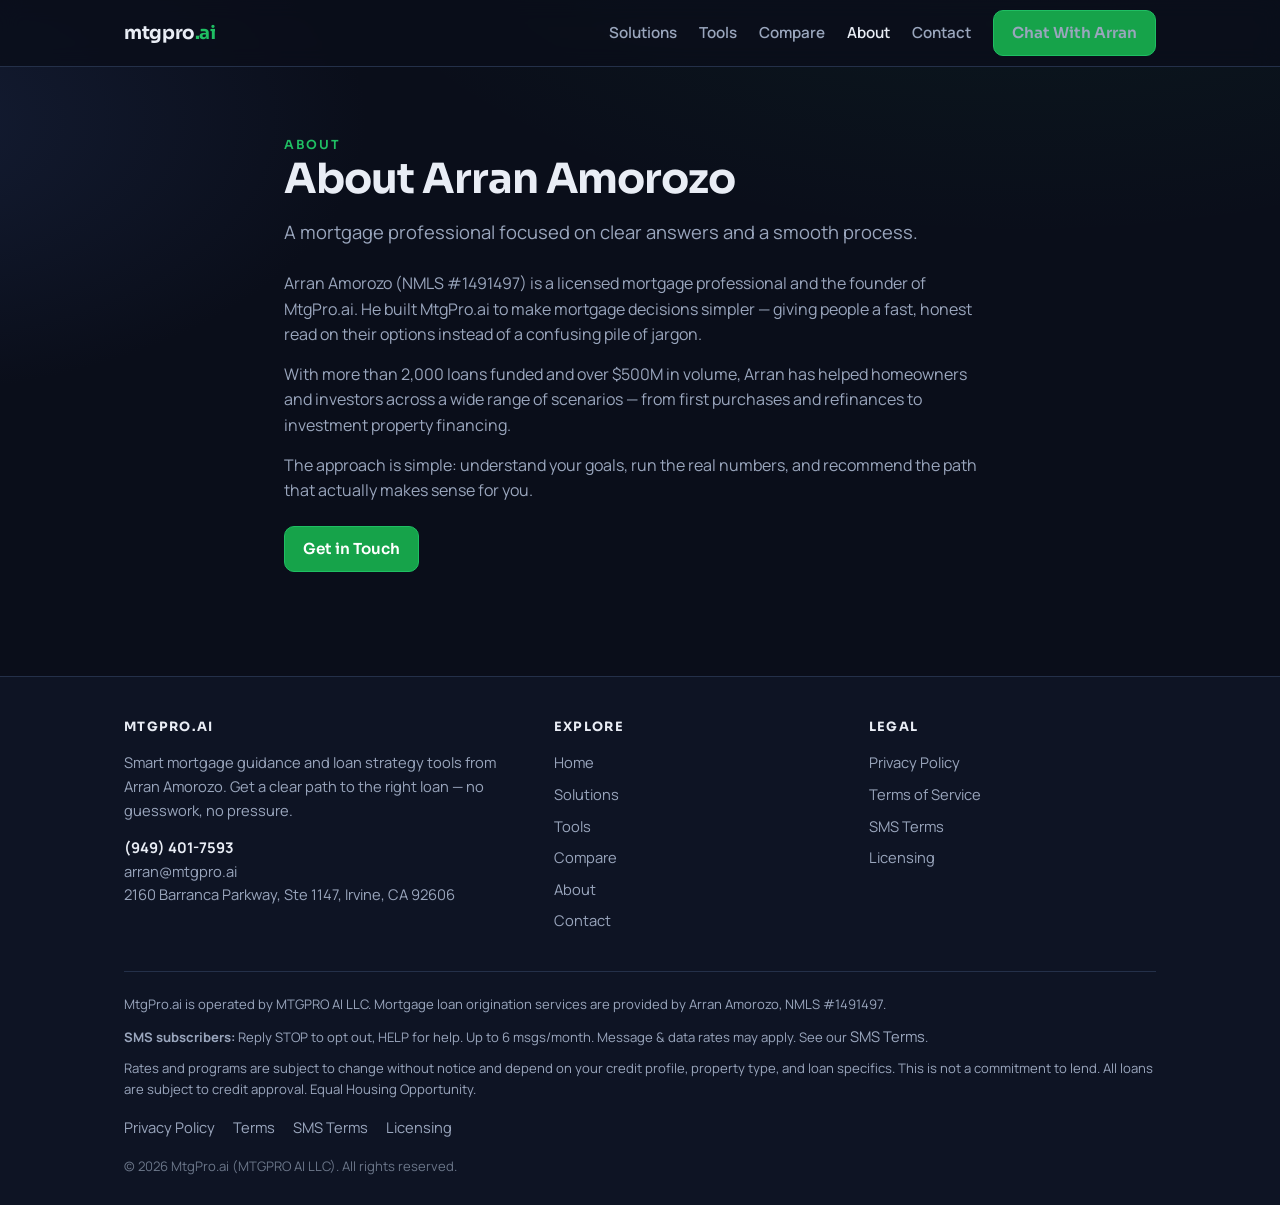
==== about.html @ 5b4d0ce7 "A2P approval microsite for MtgPro.ai (MTGPRO AI LLC) — standalone, temporary" ====
<!DOCTYPE html>
<html lang="en">
<head>
<meta charset="utf-8">
<meta name="viewport" content="width=device-width, initial-scale=1">
<title>About Arran Amorozo | MtgPro.ai</title>
<meta name="description" content="MtgPro.ai — smart mortgage guidance from Arran Amorozo. Purchase, refinance, and loan strategy tools.">
<link rel="preconnect" href="https://fonts.googleapis.com">
<link rel="preconnect" href="https://fonts.gstatic.com" crossorigin>
<link href="https://fonts.googleapis.com/css2?family=Sora:wght@400;600;700&family=Manrope:wght@400;500;600;700&display=swap" rel="stylesheet">
<link rel="stylesheet" href="styles.css">
</head>
<body>
<header class="site">
  <div class="wrap nav">
    <a class="brand" href="index.html">mtgpro<span>.ai</span></a>
    <nav class="links">
      <a href="solutions.html">Solutions</a><a href="tools.html">Tools</a><a href="compare.html">Compare</a><a href="about.html" class="active">About</a><a href="contact.html">Contact</a>
      <a class="btn" href="contact.html">Chat With Arran</a>
    </nav>
  </div>
</header>

<section>
  <div class="wrap" style="max-width:760px;">
    <span class="eyebrow">About</span>
    <h1 style="font-size:clamp(1.9rem,4vw,2.6rem);">About Arran Amorozo</h1>
    <p class="lead" style="margin-top:16px;">A mortgage professional focused on clear answers and a smooth process.</p>
    <p style="margin-top:24px;">Arran Amorozo (NMLS #1491497) is a licensed mortgage professional and the founder of MtgPro.ai. He built MtgPro.ai to make mortgage decisions simpler — giving people a fast, honest read on their options instead of a confusing pile of jargon.</p>
    <p>With more than 2,000 loans funded and over $500M in volume, Arran has helped homeowners and investors across a wide range of scenarios — from first purchases and refinances to investment property financing.</p>
    <p>The approach is simple: understand your goals, run the real numbers, and recommend the path that actually makes sense for you.</p>
    <p style="margin-top:22px;"><a class="btn" href="contact.html">Get in Touch</a></p>
  </div>
</section>

<footer class="site">
  <div class="wrap">
    <div class="cols">
      <div>
        <h4>MtgPro.ai</h4>
        <p style="font-size:.92rem;">Smart mortgage guidance and loan strategy tools from Arran Amorozo. Get a clear path to the right loan — no guesswork, no pressure.</p>
        <p style="margin-top:14px;font-size:.92rem;"><strong style="color:var(--text)">(949) 401-7593</strong><br>arran@mtgpro.ai<br>2160 Barranca Parkway, Ste 1147, Irvine, CA 92606</p>
      </div>
      <div>
        <h4>Explore</h4>
        <ul>
          <li><a href="index.html">Home</a></li>
          <li><a href="solutions.html">Solutions</a></li>
          <li><a href="tools.html">Tools</a></li>
          <li><a href="compare.html">Compare</a></li>
          <li><a href="about.html">About</a></li>
          <li><a href="contact.html">Contact</a></li>
        </ul>
      </div>
      <div>
        <h4>Legal</h4>
        <ul>
          <li><a href="privacy.html">Privacy Policy</a></li>
          <li><a href="terms.html">Terms of Service</a></li>
          <li><a href="sms-terms.html">SMS Terms</a></li>
          <li><a href="licensing.html">Licensing</a></li>
        </ul>
      </div>
    </div>
    <div class="disclaimer">
      <p>MtgPro.ai is operated by MTGPRO AI LLC. Mortgage loan origination services are provided by Arran Amorozo, NMLS #1491497.</p>
      <p><strong>SMS subscribers:</strong> Reply STOP to opt out, HELP for help. Up to 6 msgs/month. Message &amp; data rates may apply. See our <a href="sms-terms.html">SMS Terms</a>.</p>
      <p>Rates and programs are subject to change without notice and depend on your credit profile, property type, and loan specifics. This is not a commitment to lend. All loans are subject to credit approval. Equal Housing Opportunity.</p>
      <div class="legal-links">
        <a href="privacy.html">Privacy Policy</a>
        <a href="terms.html">Terms</a>
        <a href="sms-terms.html">SMS Terms</a>
        <a href="licensing.html">Licensing</a>
      </div>
      <p class="copy">© 2026 MtgPro.ai (MTGPRO AI LLC). All rights reserved.</p>
    </div>
  </div>
</footer>
</body>
</html>
---- styles.css ----
/* ===========================================================
   MtgPro.ai — /arran  | Shared stylesheet (A2P approval site)
   Dark navy + green accent. Self-contained, no frameworks.
   =========================================================== */

:root {
  --bg:        #0a0e1a;
  --bg-2:      #0e1424;
  --surface:   #131a2c;
  --surface-2: #182142;
  --border:    #243049;
  --text:      #e9edf5;
  --muted:     #9aa6bd;
  --faint:     #6b7689;
  --accent:    #16a34a;   /* green CTA, matches site */
  --accent-2:  #1fbf63;
  --navy:      #1b2746;
  --radius:    14px;
  --maxw:      1080px;
  --font-head: "Sora", system-ui, sans-serif;
  --font-body: "Manrope", system-ui, sans-serif;
}

* { box-sizing: border-box; margin: 0; padding: 0; }

html { scroll-behavior: smooth; }

body {
  font-family: var(--font-body);
  background:
    radial-gradient(1200px 600px at 80% -10%, rgba(31,191,99,0.07), transparent 60%),
    radial-gradient(900px 500px at -10% 10%, rgba(27,39,70,0.6), transparent 55%),
    var(--bg);
  color: var(--text);
  line-height: 1.6;
  -webkit-font-smoothing: antialiased;
}

.wrap { max-width: var(--maxw); margin: 0 auto; padding: 0 24px; }

a { color: var(--accent-2); text-decoration: none; }
a:hover { text-decoration: underline; }

/* ---------- Header / nav ---------- */
header.site {
  position: sticky; top: 0; z-index: 50;
  background: rgba(10,14,26,0.82);
  backdrop-filter: blur(10px);
  border-bottom: 1px solid var(--border);
}
.nav {
  display: flex; align-items: center; gap: 28px;
  height: 66px;
}
.brand {
  font-family: var(--font-head);
  font-weight: 700; font-size: 1.15rem;
  color: var(--text); letter-spacing: -0.02em;
}
.brand span { color: var(--accent-2); }
.nav .links { display: flex; gap: 22px; margin-left: auto; align-items: center; }
.nav .links a { color: var(--muted); font-weight: 600; font-size: 0.95rem; }
.nav .links a:hover, .nav .links a.active { color: var(--text); text-decoration: none; }
.btn {
  display: inline-block; font-family: var(--font-head);
  font-weight: 600; font-size: 0.95rem;
  background: var(--accent); color: #fff;
  padding: 10px 18px; border-radius: 10px;
  border: 1px solid var(--accent-2);
  transition: transform .12s ease, background .12s ease;
}
.btn:hover { background: var(--accent-2); text-decoration: none; transform: translateY(-1px); }
.btn.ghost { background: transparent; color: var(--text); border: 1px solid var(--border); }
.btn.ghost:hover { background: var(--surface-2); }

/* ---------- Sections ---------- */
section { padding: 64px 0; }
.eyebrow {
  font-family: var(--font-head); text-transform: uppercase;
  letter-spacing: 0.14em; font-size: 0.78rem; font-weight: 600;
  color: var(--accent-2); margin-bottom: 12px;
}
h1 { font-family: var(--font-head); font-weight: 700; font-size: clamp(2.1rem, 5vw, 3.2rem); line-height: 1.08; letter-spacing: -0.025em; }
h2 { font-family: var(--font-head); font-weight: 700; font-size: clamp(1.5rem, 3.2vw, 2.1rem); letter-spacing: -0.02em; margin-bottom: 14px; }
h3 { font-family: var(--font-head); font-weight: 600; font-size: 1.15rem; margin-bottom: 8px; }
p.lead { font-size: 1.15rem; color: var(--muted); max-width: 640px; }
p { color: var(--muted); }
p + p { margin-top: 14px; }

/* ---------- Hero ---------- */
.hero { padding: 88px 0 64px; }
.pill {
  display: inline-flex; align-items: center; gap: 8px;
  background: var(--surface); border: 1px solid var(--border);
  color: var(--muted); font-size: 0.85rem; font-weight: 600;
  padding: 6px 14px; border-radius: 999px; margin-bottom: 22px;
}
.pill .dot { width: 8px; height: 8px; border-radius: 50%; background: var(--accent-2); }
.hero .cta-row { display: flex; gap: 14px; margin-top: 30px; flex-wrap: wrap; }

/* ---------- Stat strip ---------- */
.stats { display: grid; grid-template-columns: repeat(4, 1fr); gap: 16px; margin-top: 48px; }
.stat { background: var(--surface); border: 1px solid var(--border); border-radius: var(--radius); padding: 22px; text-align: center; }
.stat .n { font-family: var(--font-head); font-size: 1.6rem; font-weight: 700; color: var(--text); }
.stat .l { font-size: 0.85rem; color: var(--muted); margin-top: 4px; }

/* ---------- Cards ---------- */
.grid { display: grid; gap: 20px; }
.grid.two { grid-template-columns: 1fr 1fr; }
.grid.three { grid-template-columns: repeat(3, 1fr); }
.card {
  background: var(--surface); border: 1px solid var(--border);
  border-radius: var(--radius); padding: 28px;
}
.card h3 { color: var(--text); }
.card p { font-size: 0.98rem; }
.card .tag { font-family: var(--font-head); font-size: 0.72rem; font-weight: 600; text-transform: uppercase; letter-spacing: 0.1em; color: var(--accent-2); }

/* ---------- Compare table ---------- */
table.cmp { width: 100%; border-collapse: collapse; background: var(--surface); border: 1px solid var(--border); border-radius: var(--radius); overflow: hidden; }
table.cmp th, table.cmp td { padding: 16px 18px; text-align: left; border-bottom: 1px solid var(--border); font-size: 0.97rem; }
table.cmp thead th { font-family: var(--font-head); background: var(--surface-2); color: var(--text); font-size: 0.9rem; }
table.cmp td { color: var(--muted); }
table.cmp td:first-child { color: var(--text); font-weight: 600; }
table.cmp tr:last-child td { border-bottom: none; }

/* ---------- Contact / chat ---------- */
.contact-grid { display: grid; grid-template-columns: 1.1fr 0.9fr; gap: 24px; align-items: start; }
.info-row { display: flex; gap: 14px; align-items: flex-start; padding: 16px 0; border-bottom: 1px solid var(--border); }
.info-row:last-child { border-bottom: none; }
.info-row .ic { width: 38px; height: 38px; flex: none; border-radius: 10px; background: var(--surface-2); display: grid; place-items: center; color: var(--accent-2); font-size: 1.1rem; }
.info-row .k { font-size: 0.8rem; color: var(--faint); text-transform: uppercase; letter-spacing: 0.08em; }
.info-row .v { color: var(--text); font-weight: 600; }
.chat-card { background: var(--surface); border: 1px solid var(--border); border-radius: var(--radius); padding: 26px; }
.consent { font-size: 0.82rem; color: var(--faint); line-height: 1.5; margin-top: 18px; padding-top: 18px; border-top: 1px solid var(--border); }
.chat-embed { min-height: 120px; border: 1px dashed var(--border); border-radius: 10px; display: grid; place-items: center; text-align: center; color: var(--faint); padding: 22px; margin-top: 8px; font-size: 0.9rem; }

/* ---------- Legal pages ---------- */
.legal { padding: 56px 0 72px; }
.legal h2 { margin-top: 34px; }
.legal h2:first-of-type { margin-top: 18px; }
.legal p, .legal li { color: var(--muted); }
.legal ul { margin: 12px 0 12px 22px; }
.legal li { margin-bottom: 8px; }
.legal .updated { color: var(--faint); font-size: 0.9rem; }
.legal strong { color: var(--text); }

/* ---------- Footer ---------- */
footer.site { border-top: 1px solid var(--border); background: var(--bg-2); padding: 40px 0 28px; margin-top: 40px; }
footer.site .cols { display: grid; grid-template-columns: 1.4fr 1fr 1fr; gap: 28px; }
footer.site h4 { font-family: var(--font-head); font-size: 0.8rem; text-transform: uppercase; letter-spacing: 0.1em; color: var(--text); margin-bottom: 14px; }
footer.site a, footer.site li { color: var(--muted); font-size: 0.92rem; }
footer.site ul { list-style: none; }
footer.site li { margin-bottom: 8px; }
.disclaimer { margin-top: 30px; padding-top: 22px; border-top: 1px solid var(--border); color: var(--faint); font-size: 0.82rem; line-height: 1.6; }
.disclaimer p + p { margin-top: 10px; }
.legal-links { display: flex; gap: 18px; flex-wrap: wrap; margin-top: 16px; font-size: 0.85rem; }
.copy { margin-top: 16px; color: var(--faint); font-size: 0.82rem; }

/* ---------- Responsive ---------- */
@media (max-width: 860px) {
  .nav .links { display: none; }
  .stats { grid-template-columns: 1fr 1fr; }
  .grid.two, .grid.three, .contact-grid { grid-template-columns: 1fr; }
  footer.site .cols { grid-template-columns: 1fr; }
}
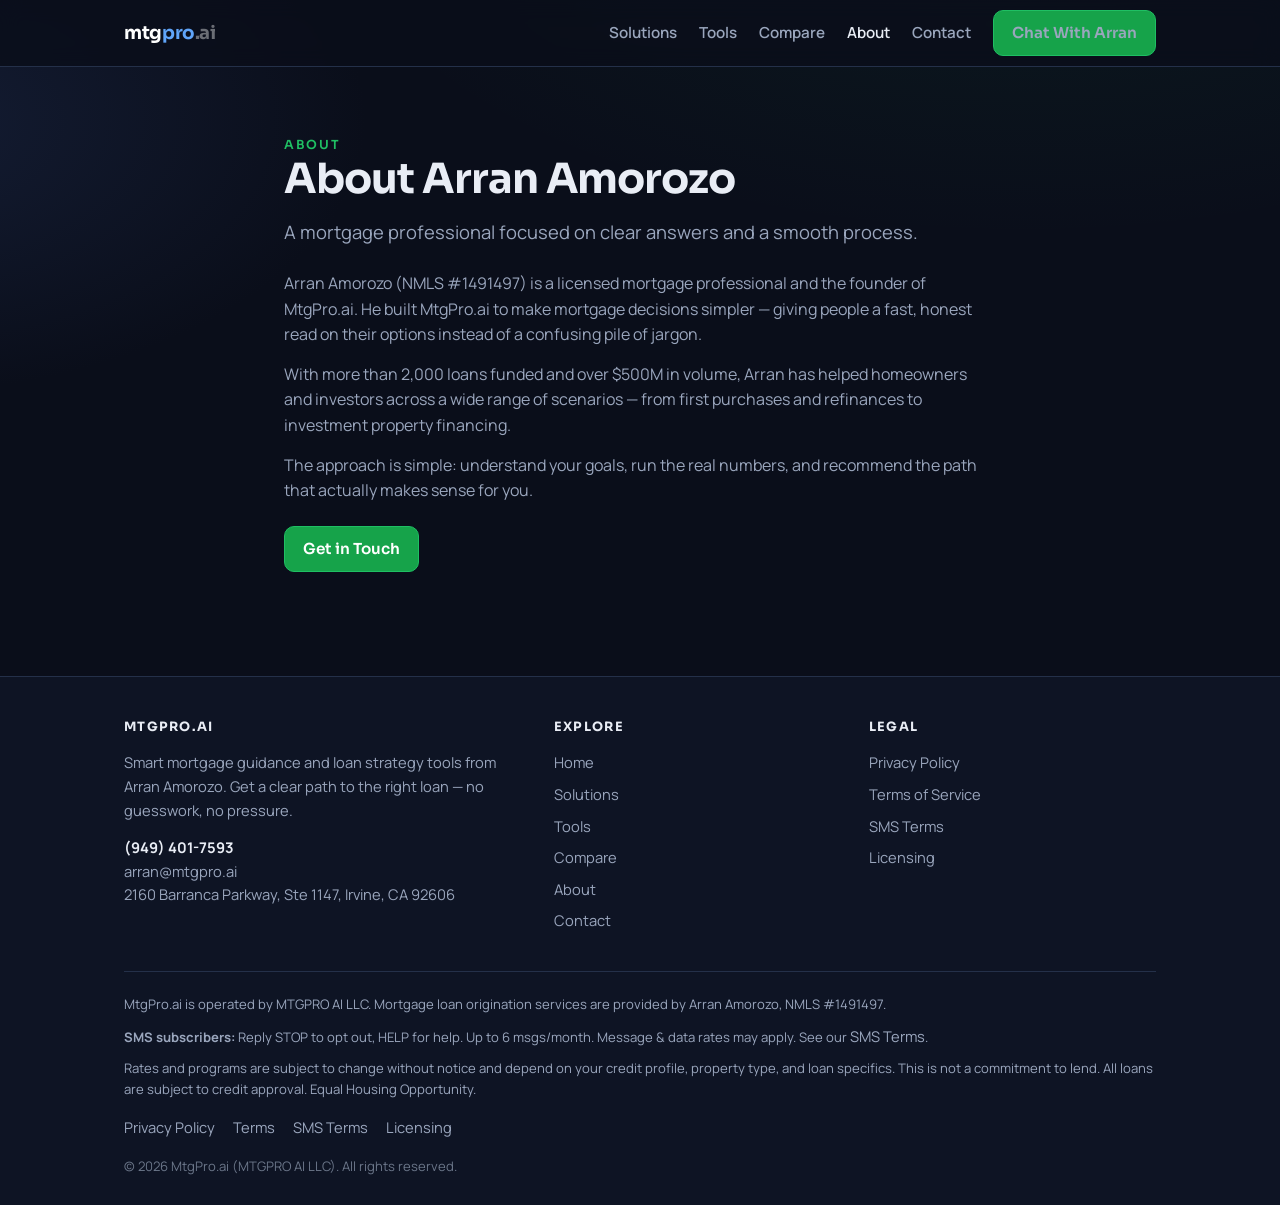
==== commit 9fd68f26: "Match logo to live site: mtg (white) / pro (blue) / .ai (white 40%)" ====
--- a/about.html
+++ b/about.html
@@ -13,7 +13,7 @@
 <body>
 <header class="site">
   <div class="wrap nav">
-    <a class="brand" href="index.html">mtgpro<span>.ai</span></a>
+    <a class="brand" href="index.html">mtg<span class="b-pro">pro</span><span class="b-ai">.ai</span></a>
     <nav class="links">
       <a href="solutions.html">Solutions</a><a href="tools.html">Tools</a><a href="compare.html">Compare</a><a href="about.html" class="active">About</a><a href="contact.html">Contact</a>
       <a class="btn" href="contact.html">Chat With Arran</a>
--- a/styles.css
+++ b/styles.css
@@ -55,9 +55,10 @@
 .brand {
   font-family: var(--font-head);
   font-weight: 700; font-size: 1.15rem;
-  color: var(--text); letter-spacing: -0.02em;
+  color: #ffffff; letter-spacing: -0.02em;
 }
-.brand span { color: var(--accent-2); }
+.brand .b-pro { color: #60a5fa; }
+.brand .b-ai  { color: rgba(255,255,255,0.40); }
 .nav .links { display: flex; gap: 22px; margin-left: auto; align-items: center; }
 .nav .links a { color: var(--muted); font-weight: 600; font-size: 0.95rem; }
 .nav .links a:hover, .nav .links a.active { color: var(--text); text-decoration: none; }
